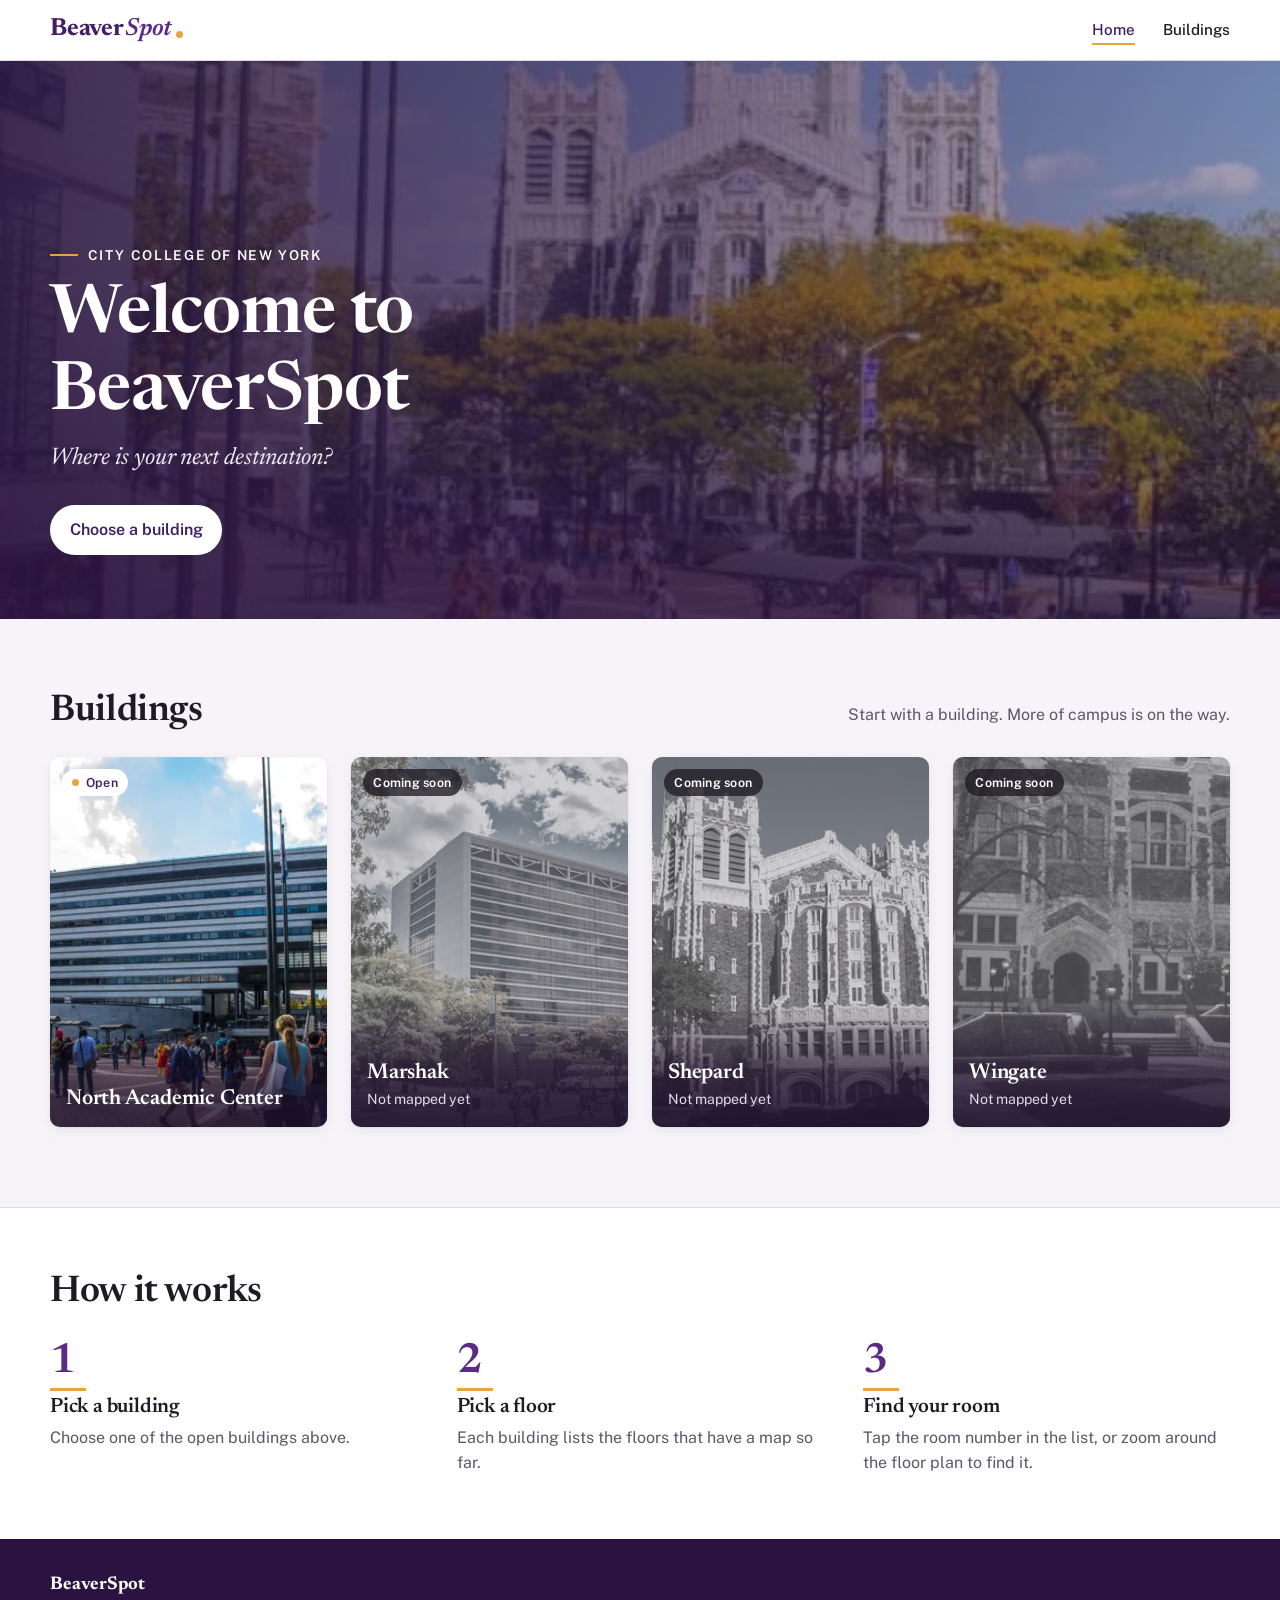
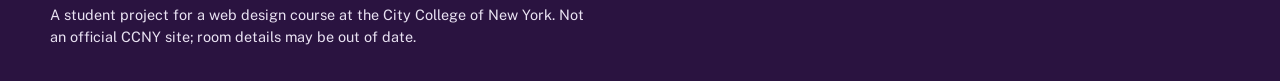
==== beaverspot/index.html @ ce608449 "created hompage Co-Authored-By: Claude Opus 5.5 (1M context) <noreply@anthropic.com>" ====
<!DOCTYPE html>
<html lang="en">
<head>
  <meta charset="UTF-8" />
  <meta name="viewport" content="width=device-width, initial-scale=1.0" />
  <title>BeaverSpot | Find your way around City College</title>
  <meta name="description" content="Find a room or a building on the City College of New York campus." />
  <link rel="preconnect" href="https://fonts.googleapis.com" />
  <link rel="preconnect" href="https://fonts.gstatic.com" crossorigin />
  <link rel="stylesheet" href="https://fonts.googleapis.com/css2?family=Newsreader:ital,opsz,wght@0,6..72,500..700;1,6..72,500..600&family=Public+Sans:wght@400;500;600;700&display=swap" />
  <link rel="stylesheet" href="css/site.css" />
  <link rel="stylesheet" href="css/home.css" />
</head>
<body data-page="home">
  <header id="site-header"><a href="index.html">BeaverSpot</a></header>

  <main id="main">
    <!-- Hero: photo, text and a jump to the buildings. The photo comes from data/buildings.json ("campus"). -->
    <section class="hero" aria-labelledby="hero-title">
      <div class="hero__photo" id="hero-photo"></div>
      <div class="hero__content wrap">
        <p class="hero__eyebrow" id="campus-name">City College of New York</p>
        <h1 id="hero-title">Welcome to BeaverSpot</h1>
        <p class="hero__sub">Where is your next destination?</p>
        <a class="btn btn--light" href="#buildings">Choose a building</a>
      </div>
    </section>

    <section class="buildings wrap" id="buildings" aria-labelledby="buildings-title">
      <div class="section-head">
        <h2 id="buildings-title">Buildings</h2>
        <p>Start with a building. More of campus is on the way.</p>
      </div>
      <ul class="tiles" id="tiles"></ul>
    </section>

    <section class="how" id="how" aria-labelledby="how-title">
      <div class="wrap">
        <h2 id="how-title">How it works</h2>
        <ol class="steps">
          <li><h3>Pick a building</h3><p>Choose one of the open buildings above.</p></li>
          <li><h3>Pick a floor</h3><p>Each building lists the floors that have a map so far.</p></li>
          <li><h3>Find your room</h3><p>Tap the room number in the list, or zoom around the floor plan to find it.</p></li>
        </ol>
      </div>
    </section>
  </main>

  <footer id="site-footer"></footer>

  <script src="js/site.js"></script>
  <script src="js/home.js"></script>
</body>
</html>
---- beaverspot/css/site.css ----
/* ==========================================================
   BeaverSpot shared styles: tokens, header, breadcrumb, footer,
   buttons and photo placeholders.
   Used by index.html, building.html and floor.html.
   ========================================================== */
:root {
  --brand: #5b2a86;
  --brand-dark: #431e64;
  --brand-ink: #2a1340;        /* hero tint */
  --accent: #e8a33d;
  --bg: #f6f4f9;
  --card: #ffffff;
  --text: #1f1b24;
  --muted: #5d5668;            /* 6.4:1 on --bg */
  --border: #ded9e6;
  --placeholder: #e7e2ee;      /* missing-photo panel */
  --radius: 10px;
  --focus: var(--brand);

  --font-display: "Newsreader", Georgia, "Times New Roman", serif;
  --font-body: "Public Sans", system-ui, -apple-system, "Segoe UI", Roboto, sans-serif;

  --wrap: 1180px;
  --gutter: clamp(16px, 4vw, 40px);
}

* { box-sizing: border-box; }

body {
  margin: 0;
  font-family: var(--font-body);
  color: var(--text);
  background: var(--bg);
  line-height: 1.55;
  -webkit-font-smoothing: antialiased;
}

img { max-width: 100%; display: block; }

h1, h2, h3 { font-family: var(--font-display); font-weight: 600; line-height: 1.15; letter-spacing: -0.01em; }

a { color: var(--brand); }

.wrap { width: min(var(--wrap), 100% - 2 * var(--gutter)); margin-inline: auto; }

:focus-visible { outline: 3px solid var(--focus); outline-offset: 2px; }

.visually-hidden {
  position: absolute !important; width: 1px; height: 1px; margin: -1px; padding: 0;
  overflow: hidden; clip: rect(0 0 0 0); white-space: nowrap; border: 0;
}

/* ---------- skip link ---------- */
.site-skip {
  position: absolute; left: 0.75rem; top: -4rem; z-index: 100;
  background: var(--brand); color: #fff; padding: 0.6rem 0.9rem;
  border-radius: 6px; font-weight: 600; text-decoration: none;
}
.site-skip:focus { top: 0.75rem; --focus: var(--accent); }

/* ---------- header ---------- */
.site-header {
  background: var(--card);
  border-bottom: 1px solid var(--border);
  position: relative;
  z-index: 20;
}
.site-header__inner {
  display: flex; align-items: center; justify-content: space-between;
  gap: 1rem; min-height: 60px;
}
.site-mark {
  display: inline-flex; align-items: baseline; gap: 0.1rem;
  font-family: var(--font-display); font-size: 1.55rem; font-weight: 700;
  color: var(--brand-dark); text-decoration: none; letter-spacing: -0.01em;
}
.site-mark span { color: var(--brand); font-style: italic; font-weight: 600; }
.site-mark::after {
  content: ""; width: 7px; height: 7px; border-radius: 50%;
  background: var(--accent); margin-left: 3px; align-self: center; transform: translateY(5px);
}
.site-nav ul { display: flex; gap: clamp(0.75rem, 2.5vw, 1.75rem); margin: 0; padding: 0; list-style: none; }
.site-nav a {
  color: var(--text); text-decoration: none; font-size: 0.95rem; font-weight: 500;
  padding: 0.35rem 0; border-bottom: 2px solid transparent;
}
.site-nav a:hover { color: var(--brand); border-bottom-color: var(--border); }
.site-nav a[aria-current="page"] { color: var(--brand-dark); border-bottom-color: var(--accent); }

/* ---------- breadcrumb ---------- */
.crumbs { background: var(--card); border-bottom: 1px solid var(--border); font-size: 0.88rem; }
.crumbs:empty { display: none; }
.crumbs ol { display: flex; flex-wrap: wrap; align-items: center; margin: 0 auto; padding: 0.5rem 0; list-style: none; }
.crumbs li { display: inline-flex; align-items: center; }
.crumbs li + li::before {
  content: ""; width: 6px; height: 6px; margin: 0 0.65rem;
  border-top: 1.5px solid var(--muted); border-right: 1.5px solid var(--muted);
  transform: rotate(45deg);
}
.crumbs a { color: var(--brand); text-decoration: none; }
.crumbs a:hover { text-decoration: underline; }
.crumbs [aria-current="page"] { color: var(--muted); }

/* ---------- footer ---------- */
.site-footer { margin-top: clamp(3rem, 8vw, 6rem); background: var(--brand-ink); color: #e9e2f2; font-size: 0.9rem; }
.site-footer__inner { display: flex; flex-wrap: wrap; justify-content: space-between; gap: 1rem 2rem; padding: 2rem 0; }
.site-footer p { margin: 0; max-width: 60ch; }
.site-footer a { color: #fff; }
.site-footer strong { font-family: var(--font-display); font-size: 1.15rem; color: #fff; display: block; margin-bottom: 0.25rem; }
.site-footer { --focus: var(--accent); }

/* ---------- buttons / chips ---------- */
.btn {
  display: inline-flex; align-items: center; gap: 0.5rem;
  padding: 0.65rem 1.1rem; border-radius: 999px;
  font: inherit; font-weight: 600; text-decoration: none; cursor: pointer;
  background: var(--brand); color: #fff; border: 2px solid var(--brand);
}
.btn:hover { background: var(--brand-dark); border-color: var(--brand-dark); }
.btn--ghost { background: transparent; color: var(--brand); }
.btn--ghost:hover { background: var(--brand); color: #fff; }
.btn--light { background: #fff; color: var(--brand-dark); border-color: #fff; }
.btn--light:hover { background: var(--accent); border-color: var(--accent); color: var(--text); }

.chip {
  display: inline-flex; align-items: center; gap: 0.4rem;
  padding: 0.2rem 0.65rem; border-radius: 999px;
  font-size: 0.78rem; font-weight: 600; letter-spacing: 0.02em; line-height: 1.6;
}
.chip--open { background: #fff; color: var(--brand-dark); }
.chip--open::before { content: ""; width: 7px; height: 7px; border-radius: 50%; background: var(--accent); }
.chip--soon { background: rgba(31, 27, 36, 0.78); color: #fff; }

/* ---------- photos with a designed fallback ---------- */
.photo { position: relative; overflow: hidden; background: var(--placeholder); }
.photo > img { width: 100%; height: 100%; object-fit: cover; }
.photo__ph {
  position: absolute; inset: 0;
  display: flex; flex-direction: column; align-items: center; justify-content: center;
  gap: 0.6rem; padding: 1rem; text-align: center;
  background:
    repeating-linear-gradient(135deg, transparent 0 14px, rgba(91, 42, 134, 0.05) 14px 15px),
    var(--placeholder);
  color: #4d4559; font-size: 0.82rem; line-height: 1.4;
}
.photo__ph svg { width: min(38%, 120px); height: auto; stroke: #8b7f9c; fill: none; stroke-width: 1.5; }
.photo__ph code { font-size: 0.78rem; background: rgba(255, 255, 255, 0.6); padding: 0.1rem 0.35rem; border-radius: 4px; word-break: break-all; }

@media (max-width: 520px) {
  .site-mark { font-size: 1.35rem; }
}

@media (prefers-reduced-motion: reduce) {
  *, *::before, *::after { transition-duration: 0.01ms !important; animation-duration: 0.01ms !important; scroll-behavior: auto !important; }
}
---- beaverspot/css/home.css ----
/* ==========================================================
   Home page (index.html)
   ========================================================== */

/* ---------- hero ---------- */
.hero {
  position: relative;
  isolation: isolate;
  min-height: clamp(420px, 62vh, 600px);
  display: flex; align-items: flex-end;
  color: #fff;
  --focus: var(--accent);
}
.hero__photo { position: absolute; inset: 0; z-index: -2; }
.hero__photo .photo { width: 100%; height: 100%; }
/* dark purple tint, heavier at the bottom-left where the text sits */
.hero::before {
  content: ""; position: absolute; inset: 0; z-index: -1;
  background:
    linear-gradient(90deg, rgba(42, 19, 64, 0.88) 0%, rgba(42, 19, 64, 0.62) 55%, rgba(42, 19, 64, 0.35) 100%),
    linear-gradient(0deg, rgba(42, 19, 64, 0.55) 0%, rgba(42, 19, 64, 0) 60%);
}
.hero .photo.is-missing .photo__ph { justify-content: flex-start; align-items: flex-end; padding: 1rem 1.5rem; text-align: right; }
.hero .photo.is-missing .photo__ph svg { display: none; }
.hero .photo.is-missing .photo__ph span,
.hero .photo.is-missing .photo__ph code { position: relative; z-index: 1; color: #fff; background: rgba(42, 19, 64, 0.6); }

.hero__content { padding-block: clamp(3rem, 9vw, 5.5rem) clamp(2.5rem, 6vw, 4rem); }
.hero__eyebrow {
  margin: 0 0 0.75rem;
  font-size: 0.85rem; font-weight: 600; letter-spacing: 0.12em; text-transform: uppercase;
  display: inline-flex; align-items: center; gap: 0.6rem;
}
.hero__eyebrow::before { content: ""; width: 28px; height: 2px; background: var(--accent); }
.hero h1 { margin: 0; font-size: clamp(2.3rem, 6vw, 4.2rem); font-weight: 600; max-width: 14ch; }
.hero__sub { margin: 0.5rem 0 1.75rem; font-family: var(--font-display); font-style: italic; font-size: clamp(1.15rem, 2.4vw, 1.5rem); color: #f1eaf9; }

/* ---------- section heads ---------- */
.section-head { display: flex; flex-wrap: wrap; align-items: baseline; justify-content: space-between; gap: 0.25rem 2rem; margin-bottom: 1.5rem; }
.section-head h2 { margin: 0; font-size: clamp(1.7rem, 3.5vw, 2.3rem); }
.section-head p { margin: 0; color: var(--muted); }

/* ---------- building tiles ---------- */
.buildings { padding-top: clamp(2.5rem, 7vw, 4.5rem); }
.tiles {
  list-style: none; margin: 0; padding: 0;
  display: grid; gap: clamp(1rem, 2vw, 1.5rem);
  grid-template-columns: 1fr;
}
@media (min-width: 600px) { .tiles { grid-template-columns: repeat(2, 1fr); } }
@media (min-width: 1024px) { .tiles { grid-template-columns: repeat(4, 1fr); } }

.tile {
  position: relative; display: block; overflow: hidden;
  border-radius: var(--radius); background: var(--card);
  color: #fff; text-decoration: none;
  box-shadow: 0 1px 2px rgba(31, 27, 36, 0.08), 0 4px 14px rgba(31, 27, 36, 0.06);
  transition: transform 0.25s ease, box-shadow 0.25s ease;
}
.tile__photo { aspect-ratio: 3 / 4; }
@media (min-width: 600px) and (max-width: 1023px) { .tile__photo { aspect-ratio: 4 / 3; } }
@media (max-width: 599px) { .tile__photo { aspect-ratio: 3 / 2; } }
.tile__photo img { transition: transform 0.5s ease; }

.tile .chip { position: absolute; top: 0.75rem; left: 0.75rem; }

.tile__caption {
  position: absolute; left: 0; right: 0; bottom: 0;
  padding: 3.5rem 1rem 1rem;
  background: linear-gradient(0deg, rgba(31, 17, 46, 0.92) 0%, rgba(31, 17, 46, 0.7) 45%, rgba(31, 17, 46, 0) 100%);
  transform: translateY(1.6rem);
  transition: transform 0.3s ease;
}
.tile__name { margin: 0; font-size: 1.35rem; color: #fff; }
.tile__meta { margin: 0.2rem 0 0; font-size: 0.88rem; color: #efe7f8; opacity: 0; transition: opacity 0.3s ease; }

/* live tile: lift, zoom the photo a touch, slide the caption up */
.tile--live:hover,
.tile--live:focus-visible { transform: translateY(-4px); box-shadow: 0 14px 30px rgba(31, 27, 36, 0.18); }
.tile--live:hover .tile__photo img,
.tile--live:focus-visible .tile__photo img { transform: scale(1.04); }
.tile--live:hover .tile__caption,
.tile--live:focus-visible .tile__caption { transform: translateY(0); }
.tile--live:hover .tile__meta,
.tile--live:focus-visible .tile__meta { opacity: 1; }
.tile--live:focus-visible { outline-offset: 3px; }
/* on touch screens there is no hover, so show the caption in full */
@media (hover: none) {
  .tile__caption { transform: none; }
  .tile__meta { opacity: 1; }
}

/* coming-soon tile: dimmed, no lift, caption always shown */
.tile--soon { cursor: default; }
.tile--soon .tile__photo img { filter: grayscale(0.85) brightness(0.8); opacity: 0.75; }
.tile--soon .tile__photo .photo__ph { opacity: 0.7; }
.tile--soon .tile__caption { transform: none; }
.tile--soon .tile__meta { opacity: 1; color: #e2dbea; }

.tiles__error { color: var(--muted); }

/* ---------- how it works ---------- */
.how { margin-top: clamp(3rem, 8vw, 5rem); padding-block: clamp(2.5rem, 6vw, 4rem); background: var(--card); border-block: 1px solid var(--border); }
.how h2 { margin: 0 0 1.75rem; font-size: clamp(1.7rem, 3.5vw, 2.3rem); }
.steps {
  list-style: none; margin: 0; padding: 0; counter-reset: step;
  display: grid; gap: 1.5rem 2.5rem; grid-template-columns: repeat(auto-fit, minmax(220px, 1fr));
}
.steps li { counter-increment: step; position: relative; padding-top: 3.4rem; }
.steps li::before {
  content: counter(step);
  position: absolute; top: 0; left: 0;
  font-family: var(--font-display); font-size: 2.6rem; font-weight: 600; line-height: 1;
  color: var(--brand);
}
.steps li::after { content: ""; position: absolute; left: 0; width: 36px; height: 3px; background: var(--accent); top: 2.85rem; }
.steps h3 { margin: 0 0 0.35rem; font-size: 1.3rem; }
.steps p { margin: 0; color: var(--muted); }

@media (prefers-reduced-motion: reduce) {
  .tile, .tile__caption, .tile__photo img, .tile__meta { transition: none; }
  .tile--live:hover, .tile--live:focus-visible { transform: none; }
  .tile--live:hover .tile__photo img, .tile--live:focus-visible .tile__photo img { transform: none; }
}

/* "How it works" already ends the page with a full-width band */
.how { border-bottom: 0; }
.site-footer { margin-top: 0; }
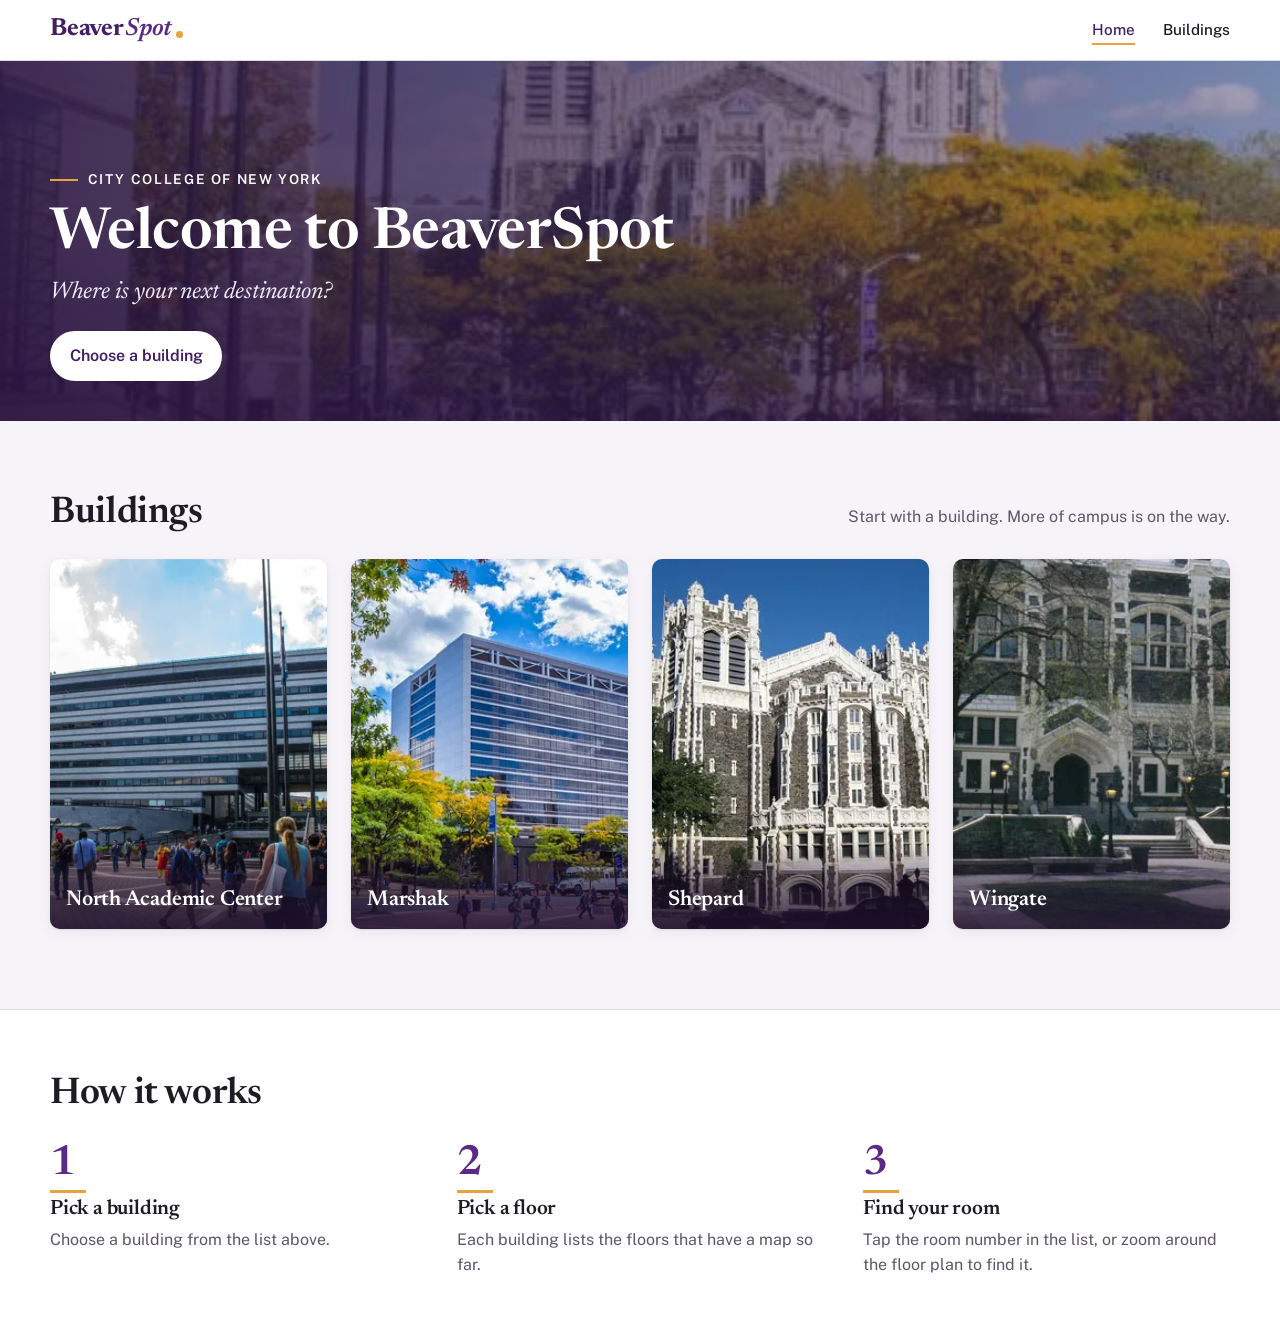
==== commit 1a2d9b22: "added one floor in nac Co-Authored-By: Claude Opus 5.5 (1M context) <noreply@anthropic.com>" ====
--- a/beaverspot/index.html
+++ b/beaverspot/index.html
@@ -38,7 +38,7 @@
       <div class="wrap">
         <h2 id="how-title">How it works</h2>
         <ol class="steps">
-          <li><h3>Pick a building</h3><p>Choose one of the open buildings above.</p></li>
+          <li><h3>Pick a building</h3><p>Choose a building from the list above.</p></li>
           <li><h3>Pick a floor</h3><p>Each building lists the floors that have a map so far.</p></li>
           <li><h3>Find your room</h3><p>Tap the room number in the list, or zoom around the floor plan to find it.</p></li>
         </ol>
@@ -46,8 +46,6 @@
     </section>
   </main>
 
-  <footer id="site-footer"></footer>
-
   <script src="js/site.js"></script>
   <script src="js/home.js"></script>
 </body>
--- a/beaverspot/css/site.css
+++ b/beaverspot/css/site.css
@@ -1,5 +1,5 @@
 /* ==========================================================
-   BeaverSpot shared styles: tokens, header, breadcrumb, footer,
+   BeaverSpot shared styles: tokens, header, breadcrumb,
    buttons and photo placeholders.
    Used by index.html, building.html and floor.html.
    ========================================================== */
@@ -101,14 +101,6 @@
 .crumbs a:hover { text-decoration: underline; }
 .crumbs [aria-current="page"] { color: var(--muted); }
 
-/* ---------- footer ---------- */
-.site-footer { margin-top: clamp(3rem, 8vw, 6rem); background: var(--brand-ink); color: #e9e2f2; font-size: 0.9rem; }
-.site-footer__inner { display: flex; flex-wrap: wrap; justify-content: space-between; gap: 1rem 2rem; padding: 2rem 0; }
-.site-footer p { margin: 0; max-width: 60ch; }
-.site-footer a { color: #fff; }
-.site-footer strong { font-family: var(--font-display); font-size: 1.15rem; color: #fff; display: block; margin-bottom: 0.25rem; }
-.site-footer { --focus: var(--accent); }
-
 /* ---------- buttons / chips ---------- */
 .btn {
   display: inline-flex; align-items: center; gap: 0.5rem;
--- a/beaverspot/css/home.css
+++ b/beaverspot/css/home.css
@@ -6,7 +6,7 @@
 .hero {
   position: relative;
   isolation: isolate;
-  min-height: clamp(420px, 62vh, 600px);
+  min-height: clamp(280px, 40vh, 400px);
   display: flex; align-items: flex-end;
   color: #fff;
   --focus: var(--accent);
@@ -25,15 +25,15 @@
 .hero .photo.is-missing .photo__ph span,
 .hero .photo.is-missing .photo__ph code { position: relative; z-index: 1; color: #fff; background: rgba(42, 19, 64, 0.6); }
 
-.hero__content { padding-block: clamp(3rem, 9vw, 5.5rem) clamp(2.5rem, 6vw, 4rem); }
+.hero__content { padding-block: clamp(2rem, 5vw, 3rem) clamp(1.75rem, 4vw, 2.5rem); }
 .hero__eyebrow {
   margin: 0 0 0.75rem;
   font-size: 0.85rem; font-weight: 600; letter-spacing: 0.12em; text-transform: uppercase;
   display: inline-flex; align-items: center; gap: 0.6rem;
 }
 .hero__eyebrow::before { content: ""; width: 28px; height: 2px; background: var(--accent); }
-.hero h1 { margin: 0; font-size: clamp(2.3rem, 6vw, 4.2rem); font-weight: 600; max-width: 14ch; }
-.hero__sub { margin: 0.5rem 0 1.75rem; font-family: var(--font-display); font-style: italic; font-size: clamp(1.15rem, 2.4vw, 1.5rem); color: #f1eaf9; }
+.hero h1 { margin: 0; font-size: clamp(2.1rem, 5vw, 3.6rem); font-weight: 600; }
+.hero__sub { margin: 0.35rem 0 1.25rem; font-family: var(--font-display); font-style: italic; font-size: clamp(1.15rem, 2.4vw, 1.5rem); color: #f1eaf9; }
 
 /* ---------- section heads ---------- */
 .section-head { display: flex; flex-wrap: wrap; align-items: baseline; justify-content: space-between; gap: 0.25rem 2rem; margin-bottom: 1.5rem; }
@@ -62,40 +62,19 @@
 @media (max-width: 599px) { .tile__photo { aspect-ratio: 3 / 2; } }
 .tile__photo img { transition: transform 0.5s ease; }
 
-.tile .chip { position: absolute; top: 0.75rem; left: 0.75rem; }
-
 .tile__caption {
   position: absolute; left: 0; right: 0; bottom: 0;
-  padding: 3.5rem 1rem 1rem;
-  background: linear-gradient(0deg, rgba(31, 17, 46, 0.92) 0%, rgba(31, 17, 46, 0.7) 45%, rgba(31, 17, 46, 0) 100%);
-  transform: translateY(1.6rem);
-  transition: transform 0.3s ease;
+  padding: 3rem 1rem 1rem;
+  background: linear-gradient(0deg, rgba(31, 17, 46, 0.88) 0%, rgba(31, 17, 46, 0.55) 50%, rgba(31, 17, 46, 0) 100%);
 }
 .tile__name { margin: 0; font-size: 1.35rem; color: #fff; }
-.tile__meta { margin: 0.2rem 0 0; font-size: 0.88rem; color: #efe7f8; opacity: 0; transition: opacity 0.3s ease; }
 
-/* live tile: lift, zoom the photo a touch, slide the caption up */
-.tile--live:hover,
-.tile--live:focus-visible { transform: translateY(-4px); box-shadow: 0 14px 30px rgba(31, 27, 36, 0.18); }
-.tile--live:hover .tile__photo img,
-.tile--live:focus-visible .tile__photo img { transform: scale(1.04); }
-.tile--live:hover .tile__caption,
-.tile--live:focus-visible .tile__caption { transform: translateY(0); }
-.tile--live:hover .tile__meta,
-.tile--live:focus-visible .tile__meta { opacity: 1; }
-.tile--live:focus-visible { outline-offset: 3px; }
-/* on touch screens there is no hover, so show the caption in full */
-@media (hover: none) {
-  .tile__caption { transform: none; }
-  .tile__meta { opacity: 1; }
-}
-
-/* coming-soon tile: dimmed, no lift, caption always shown */
-.tile--soon { cursor: default; }
-.tile--soon .tile__photo img { filter: grayscale(0.85) brightness(0.8); opacity: 0.75; }
-.tile--soon .tile__photo .photo__ph { opacity: 0.7; }
-.tile--soon .tile__caption { transform: none; }
-.tile--soon .tile__meta { opacity: 1; color: #e2dbea; }
+/* hover / keyboard focus: lift and zoom the photo a touch */
+.tile:hover,
+.tile:focus-visible { transform: translateY(-4px); box-shadow: 0 14px 30px rgba(31, 27, 36, 0.18); }
+.tile:hover .tile__photo img,
+.tile:focus-visible .tile__photo img { transform: scale(1.04); }
+.tile:focus-visible { outline-offset: 3px; }
 
 .tiles__error { color: var(--muted); }
 
@@ -118,11 +97,10 @@
 .steps p { margin: 0; color: var(--muted); }
 
 @media (prefers-reduced-motion: reduce) {
-  .tile, .tile__caption, .tile__photo img, .tile__meta { transition: none; }
-  .tile--live:hover, .tile--live:focus-visible { transform: none; }
-  .tile--live:hover .tile__photo img, .tile--live:focus-visible .tile__photo img { transform: none; }
+  .tile, .tile__photo img { transition: none; }
+  .tile:hover, .tile:focus-visible { transform: none; }
+  .tile:hover .tile__photo img, .tile:focus-visible .tile__photo img { transform: none; }
 }
 
-/* "How it works" already ends the page with a full-width band */
+/* "How it works" is the last band on the page */
 .how { border-bottom: 0; }
-.site-footer { margin-top: 0; }
